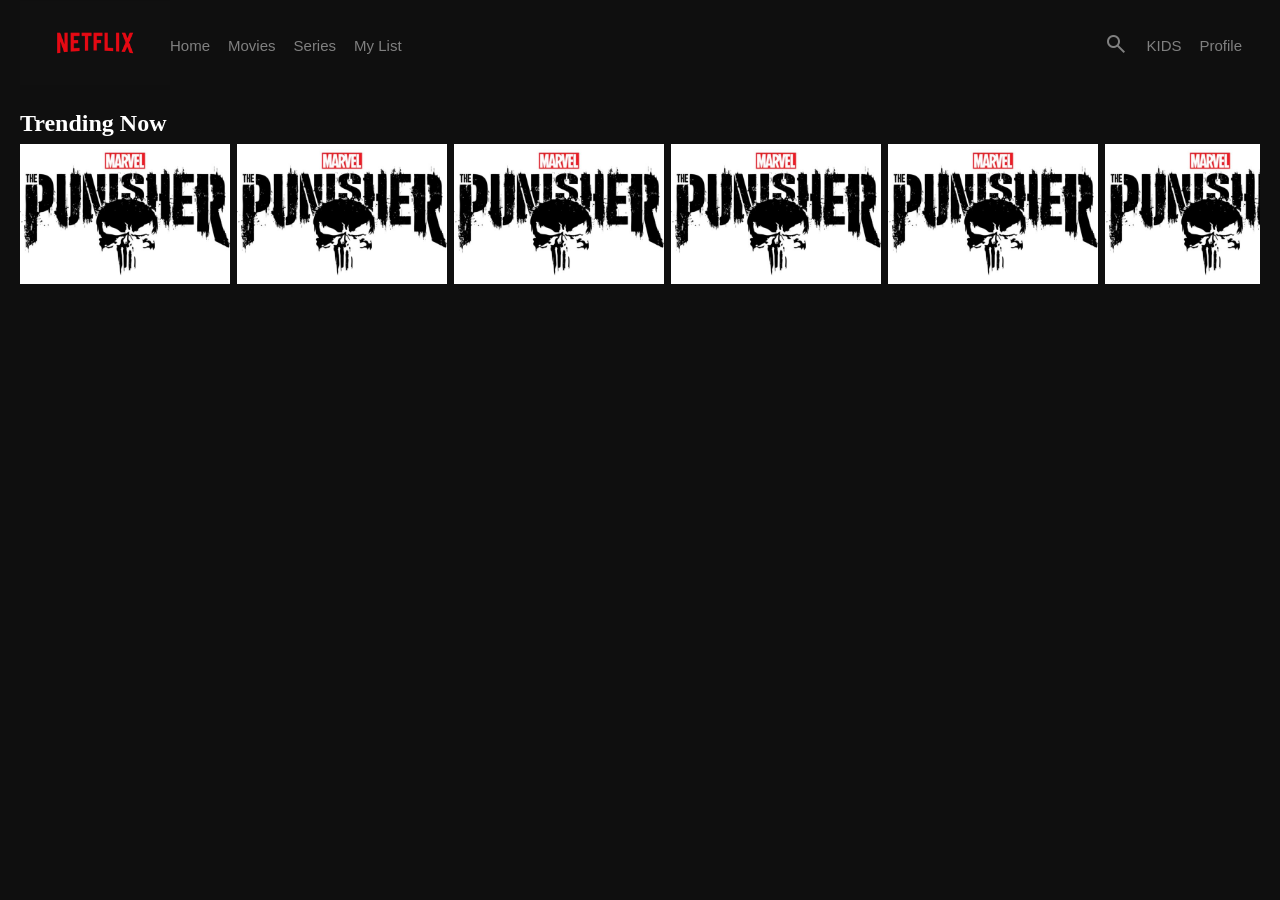
==== index.html @ 14c12a2e "made the nav bar, added a movie-row with placeholders" ====
<!DOCTYPE html>
<html lang="en">
<head>
    <meta charset="UTF-8">
    <meta name="viewport" content="width=device-width, initial-scale=1.0">
    <title>Netflix</title>
    <link rel="stylesheet" href="style.css">
    <link rel="stylesheet" href="https://fonts.googleapis.com/css2?family=Material+Symbols+Outlined:opsz,wght,FILL,GRAD@24,400,0,0&icon_names=search" />
</head>
<body>

    <main class="main-container">

        <div class="navigation-bar">
            <div class="browse-elements">
                <a href="index.html">
                    <img class="netflix-logo" src="assets/netlix-logo.jpg">
                </a>
                <button class="browse-button">Home</button>
                <button class="browse-button">Movies</button>
                <button class="browse-button">Series</button>
                <button class="browse-button">My List</button>
            </div>

            <div class="misc-elements">
                <button class="misc-button">
                    <span class="material-symbols-outlined">
                        search
                    </span>
                </button>
                <button class="misc-button">KIDS</button>
                <button class="misc-button">Profile</button>
            </div>
        </div>

        <div class="category"> 
            <h3 class="category-title">Trending Now</h3>
                <div class="movie-row">
                    <img src="assets/punisher-image.jpg">
                    <img src="assets/punisher-image.jpg">
                    <img src="assets/punisher-image.jpg">
                    <img src="assets/punisher-image.jpg">
                    <img src="assets/punisher-image.jpg">
                    <img src="assets/punisher-image.jpg">
                    <img src="assets/punisher-image.jpg">
                </div>
        </div>

    </main>
    
</body>
</html>
---- style.css ----
* {
    margin: 0;
    padding: 0;
}

body {
    background: rgb(15, 15, 15);
}

.main-container {
    padding-top: 80px;
}

.navigation-bar {
    max-height: 60px;
    width: 100%;
    display: flex;
    margin-left: 20px;
    margin-top: 15px;
    position: fixed;
    top: 0;
    left: 0;

    box-sizing: border-box;
    z-index: 100;
}

.netflix-logo {
    width: 150px;
    height: auto;
}

.browse-elements {
    display: flex;
    align-items: center;
}

.misc-elements {
    display: flex;
    margin-left: auto;
    align-items: center;
    margin-right: 40px;
}

.browse-button,
.misc-button {
    background: rgb(15, 15, 15);
    color: gray;
    margin-right: 18px;
    border: none;
    cursor: pointer;
    font-size: 15px;
}

.category {
    margin: 30px 20px;
}

.category-title {
    color: white;
    font-size: 24px;
    margin-bottom: 7px;
}

.movie-row {
    display: flex;
    gap: 7px;
    overflow-x: auto;
}

.movie-row img {
    width: 210px;
    height: 140px;
    object-fit: cover;
}
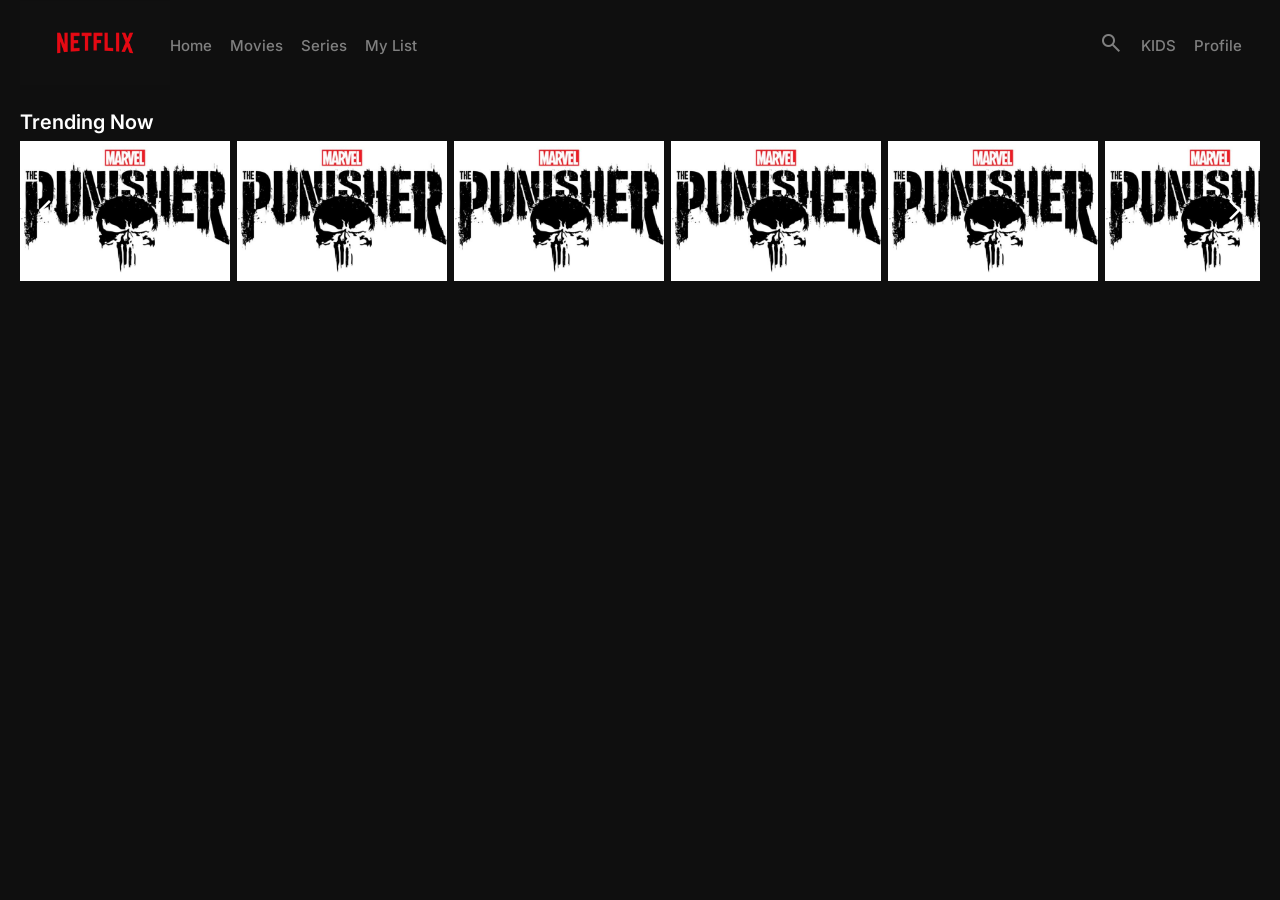
==== commit 8c5f3f10: "added buttons for the movie row, also added the functionality to the buttons" ====
--- a/index.html
+++ b/index.html
@@ -5,7 +5,8 @@
     <meta name="viewport" content="width=device-width, initial-scale=1.0">
     <title>Netflix</title>
     <link rel="stylesheet" href="style.css">
-    <link rel="stylesheet" href="https://fonts.googleapis.com/css2?family=Material+Symbols+Outlined:opsz,wght,FILL,GRAD@24,400,0,0&icon_names=search" />
+    <link rel="stylesheet" href="https://fonts.googleapis.com/css2?family=Material+Symbols+Outlined:opsz,wght,FILL,GRAD@24,400,0,0&icon_names=search,arrow_back_ios_new,arrow_forward_ios" />
+    <link href="https://fonts.googleapis.com/css2?family=Inter:wght@400;500;600;700&display=swap" rel="stylesheet">
 </head>
 <body>
 
@@ -35,18 +36,35 @@
 
         <div class="category"> 
             <h3 class="category-title">Trending Now</h3>
-                <div class="movie-row">
-                    <img src="assets/punisher-image.jpg">
-                    <img src="assets/punisher-image.jpg">
-                    <img src="assets/punisher-image.jpg">
-                    <img src="assets/punisher-image.jpg">
-                    <img src="assets/punisher-image.jpg">
-                    <img src="assets/punisher-image.jpg">
-                    <img src="assets/punisher-image.jpg">
-                </div>
+            <div class="movie-container">
+                <button class="left-button">
+                    <span class="material-symbols-outlined">
+                        arrow_back_ios_new
+                    </span>
+                </button>
+                    <div class="movie-row">
+                        <img src="assets/punisher-image.jpg">
+                        <img src="assets/punisher-image.jpg">
+                        <img src="assets/punisher-image.jpg">
+                        <img src="assets/punisher-image.jpg">
+                        <img src="assets/punisher-image.jpg">
+                        <img src="assets/punisher-image.jpg">
+                        <img src="assets/punisher-image.jpg">
+                        <img src="assets/punisher-image.jpg">
+                        <img src="assets/punisher-image.jpg">
+                        <img src="assets/punisher-image.jpg">
+                    </div>
+                <button class="right-button">
+                    <span class="material-symbols-outlined">
+                        arrow_forward_ios
+                    </span>
+                </button>
+            </div>
         </div>
 
     </main>
+
+    <script src="movieRow.js"></script>
     
 </body>
 </html>
--- a/style.css
+++ b/style.css
@@ -5,6 +5,7 @@
 
 body {
     background: rgb(15, 15, 15);
+    font-family: 'Inter', sans-serif;
 }
 
 .main-container {
@@ -50,6 +51,9 @@
     border: none;
     cursor: pointer;
     font-size: 15px;
+
+    font-family: 'Inter', sans-serif;
+    font-weight: 500;
 }
 
 .category {
@@ -58,18 +62,59 @@
 
 .category-title {
     color: white;
-    font-size: 24px;
+    font-size: 20px;
     margin-bottom: 7px;
+    font-weight: 600;
 }
 
 .movie-row {
     display: flex;
     gap: 7px;
-    overflow-x: auto;
+    overflow-x: hidden;
+    scroll-behavior: smooth;
+    scrollbar-width: none;
+}
+
+.movie-row::-webkit-scrollbar {
+    display: none;
 }
 
 .movie-row img {
     width: 210px;
     height: 140px;
     object-fit: cover;
+    flex-shrink: 0;
+}
+
+.left-button,
+.right-button {
+    background: transparent;
+    color: white;
+    border: none;
+    cursor: pointer;
+    width: 50px;
+
+    position: absolute;
+    top: 0;
+    height: 100%;
+}
+
+.right-button:hover {
+    background: linear-gradient(to left, rgba(0, 0, 0, 0.7), transparent);
+}
+
+.left-button:hover {
+    background: linear-gradient(to right, rgba(0, 0, 0, 0.7), transparent);
+}
+
+.left-button {
+    left: 0;
+}
+
+.right-button {
+    right: 0;
+}
+
+.movie-container {
+    position: relative;
 }
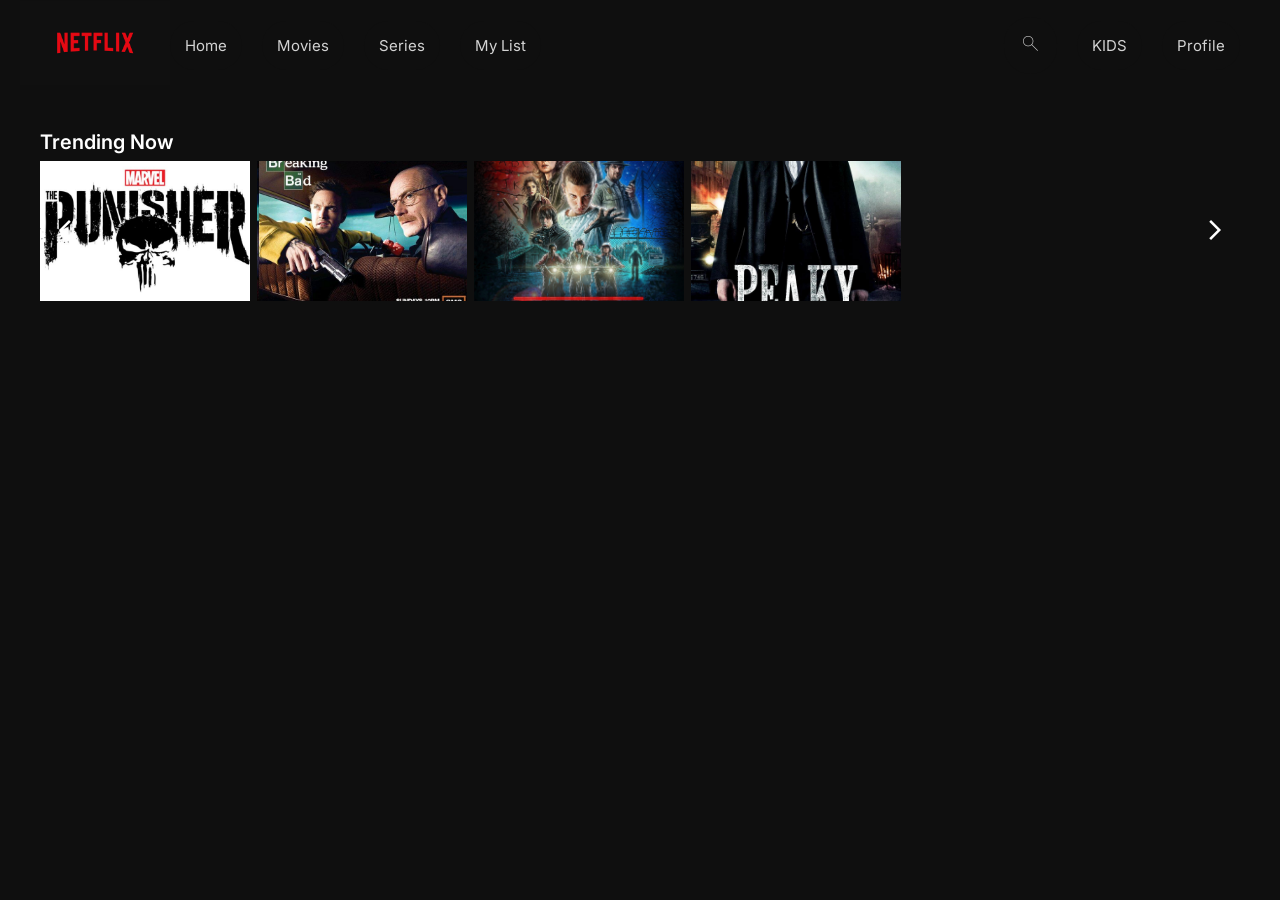
==== commit d34a621e: "made the preview modal for each movie with placeholder values" ====
--- a/index.html
+++ b/index.html
@@ -5,7 +5,7 @@
     <meta name="viewport" content="width=device-width, initial-scale=1.0">
     <title>Netflix</title>
     <link rel="stylesheet" href="style.css">
-    <link rel="stylesheet" href="https://fonts.googleapis.com/css2?family=Material+Symbols+Outlined:opsz,wght,FILL,GRAD@24,400,0,0&icon_names=search,arrow_back_ios_new,arrow_forward_ios" />
+    <link rel="stylesheet" href="https://fonts.googleapis.com/css2?family=Material+Symbols+Outlined:opsz,wght,FILL,GRAD@24,400,0,0&icon_names=search,arrow_back_ios_new,arrow_forward_ios,close,play_arrow" />
     <link href="https://fonts.googleapis.com/css2?family=Inter:wght@400;500;600;700&display=swap" rel="stylesheet">
 </head>
 <body>
@@ -43,16 +43,7 @@
                     </span>
                 </button>
                     <div class="movie-row">
-                        <img src="assets/punisher-image.jpg">
-                        <img src="assets/punisher-image.jpg">
-                        <img src="assets/punisher-image.jpg">
-                        <img src="assets/punisher-image.jpg">
-                        <img src="assets/punisher-image.jpg">
-                        <img src="assets/punisher-image.jpg">
-                        <img src="assets/punisher-image.jpg">
-                        <img src="assets/punisher-image.jpg">
-                        <img src="assets/punisher-image.jpg">
-                        <img src="assets/punisher-image.jpg">
+                        
                     </div>
                 <button class="right-button">
                     <span class="material-symbols-outlined">
@@ -62,6 +53,36 @@
             </div>
         </div>
 
+        <div class="modal-overlay">
+            <div class="movie-modal">
+                <button class="close-modal">
+                    <span class="material-symbols-outlined">
+                        close
+                    </span>
+                </button>
+                <div class="image-container">
+                    <img class="modal-image" src="" alt="">
+                </div>
+                <div class="modal-content">
+                    <h3 class="modal-title"></h3>
+
+                    <div class="movie-info">
+                        <div class="movie-year"></div>
+                        <div class="movie-genre"></div>
+                        <div class="movie-rating"></div>
+                    </div>
+
+                    <p class="modal-description"></p>
+
+                    <button class="play-button">
+                        <span class="material-symbols-outlined">
+                            play_arrow
+                        </span>
+                    </button>
+                </div>
+            </div>
+        </div>
+
     </main>
 
     <script src="movieRow.js"></script>
--- a/style.css
+++ b/style.css
@@ -6,6 +6,7 @@
 body {
     background: rgb(15, 15, 15);
     font-family: 'Inter', sans-serif;
+    margin: 20px;
 }
 
 .main-container {
@@ -46,14 +47,27 @@
 .browse-button,
 .misc-button {
     background: rgb(15, 15, 15);
-    color: gray;
-    margin-right: 18px;
+    color: lightgrey;
+    margin-right: 20px;
     border: none;
     cursor: pointer;
     font-size: 15px;
+    border-radius: 40px;
+    padding: 15px;
 
     font-family: 'Inter', sans-serif;
-    font-weight: 500;
+    font-weight: 400;
+}
+
+.browse-button:hover,
+.misc-button:hover {
+    background: rgba(82, 82, 82, 0.9);
+    transition: 0.4s;
+}
+
+.misc-button span {
+    font-size: 23px;
+    font-weight: 100;
 }
 
 .category {
@@ -86,6 +100,10 @@
     flex-shrink: 0;
 }
 
+.movie-row img:hover {
+    transform: scale(1.1);
+}
+
 .left-button,
 .right-button {
     background: transparent;
@@ -117,4 +135,121 @@
 
 .movie-container {
     position: relative;
+}
+
+.modal-overlay {
+    visibility: hidden;
+    position: fixed;
+    opacity: 0;
+    inset: 0;
+    z-index: 1000;
+
+    background: rgba(0, 0, 0, 0.5);
+
+    display: flex;
+    justify-content: center;
+    align-items: center;
+
+    transition: opacity 0.5s ease;
+}
+
+.modal-overlay.show {
+    opacity: 1;
+    visibility: visible;
+}
+
+.movie-modal {
+    position: relative;
+
+    background: rgb(15, 15, 15);
+    width: 850px;
+    height: 95%;
+
+    overflow-y: scroll;
+    transform: scale(0.95);
+
+    border-radius: 10px;
+}
+
+.image-container img {
+    width: 100%;
+    height: 500px;
+    object-fit: cover;
+    display: block;
+}
+
+.movie-modal::after {
+    content: "";
+
+    position: absolute;
+    top: 300px;
+    left: 0;
+    width: 100%;
+    height: 205px;
+
+    background: linear-gradient(to bottom,
+            transparent,
+            rgb(15, 15, 15));
+
+    pointer-events: none;
+}
+
+.image-container {
+    position: relative;
+}
+
+.modal-title,
+.movie-info {
+    color: white;
+    margin: 10px;
+}
+
+.movie-info {
+    display: flex;
+    gap: 15px;
+}
+
+.play-button {
+    background: white;
+    border: none;
+
+    width: 120px;
+    height: 45px;
+    margin: 10px;
+    border-radius: 7px;
+    cursor: pointer;
+    display: flex;
+    align-items: center;
+    justify-content: center;
+}
+
+.play-button span {
+    font-size: 40px;
+    font-weight: bold;
+}
+
+.play-button:hover {
+    background: #ddd;
+}
+
+.close-modal {
+    background: rgba(0, 0, 0, 0.5);
+    border: none;
+    border-radius: 50%;
+    color: azure;
+    cursor: pointer;
+    width: 35px;
+    height: 35px;
+    margin: 15px 13px;
+    top: 15px;
+    right: 15px;
+    display: flex;
+    align-items: center;
+    justify-content: center;
+    z-index: 10;
+    position: absolute;
+}
+
+.close-modal span {
+    font-weight: 100;
 }
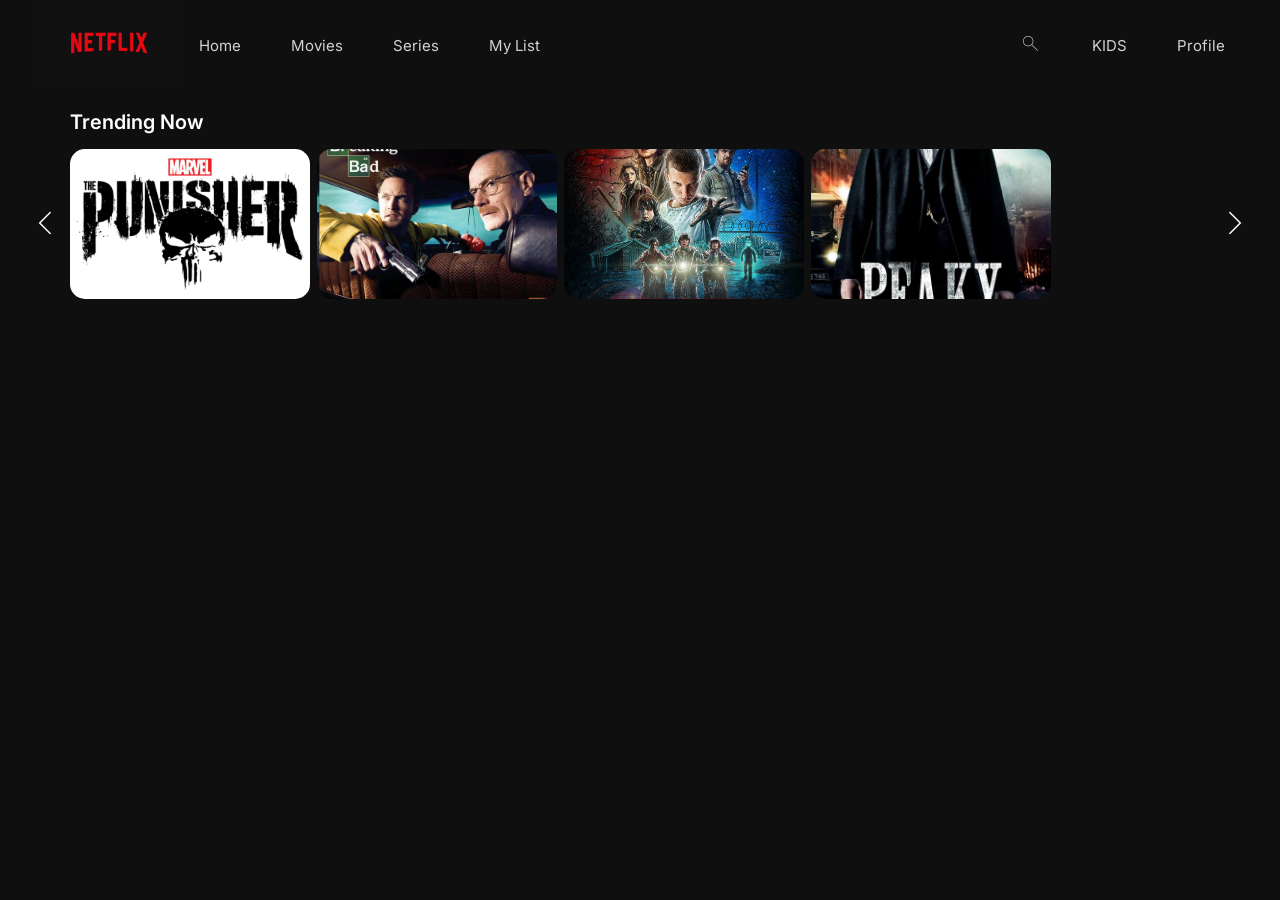
==== commit 22049035: "UI improvements" ====
--- a/index.html
+++ b/index.html
@@ -35,7 +35,7 @@
         </div>
 
         <div class="category"> 
-            <h3 class="category-title">Trending Now</h3>
+            <h2 class="category-title">Trending Now</h2>
             <div class="movie-container">
                 <button class="left-button">
                     <span class="material-symbols-outlined">
--- a/style.css
+++ b/style.css
@@ -6,7 +6,6 @@
 body {
     background: rgb(15, 15, 15);
     font-family: 'Inter', sans-serif;
-    margin: 20px;
 }
 
 .main-container {
@@ -30,6 +29,7 @@
 .netflix-logo {
     width: 150px;
     height: auto;
+    margin-left: 14px;
 }
 
 .browse-elements {
@@ -79,6 +79,7 @@
     font-size: 20px;
     margin-bottom: 7px;
     font-weight: 600;
+    margin: 15px 50px;
 }
 
 .movie-row {
@@ -87,6 +88,8 @@
     overflow-x: hidden;
     scroll-behavior: smooth;
     scrollbar-width: none;
+    margin: 0 50px;
+    cursor: pointer;
 }
 
 .movie-row::-webkit-scrollbar {
@@ -94,10 +97,11 @@
 }
 
 .movie-row img {
-    width: 210px;
-    height: 140px;
+    width: 240px;
+    height: 150px;
     object-fit: cover;
     flex-shrink: 0;
+    border-radius: 15px;
 }
 
 .movie-row img:hover {
@@ -117,12 +121,16 @@
     height: 100%;
 }
 
-.right-button:hover {
-    background: linear-gradient(to left, rgba(0, 0, 0, 0.7), transparent);
-}
-
+.left-button span,
+.right-button span {
+    font-size: 30px;
+    font-weight: 100;
+}
+
+.right-button:hover,
 .left-button:hover {
-    background: linear-gradient(to right, rgba(0, 0, 0, 0.7), transparent);
+    transform: scale(1.4);
+    transition: transform 0.7s ease;
 }
 
 .left-button {
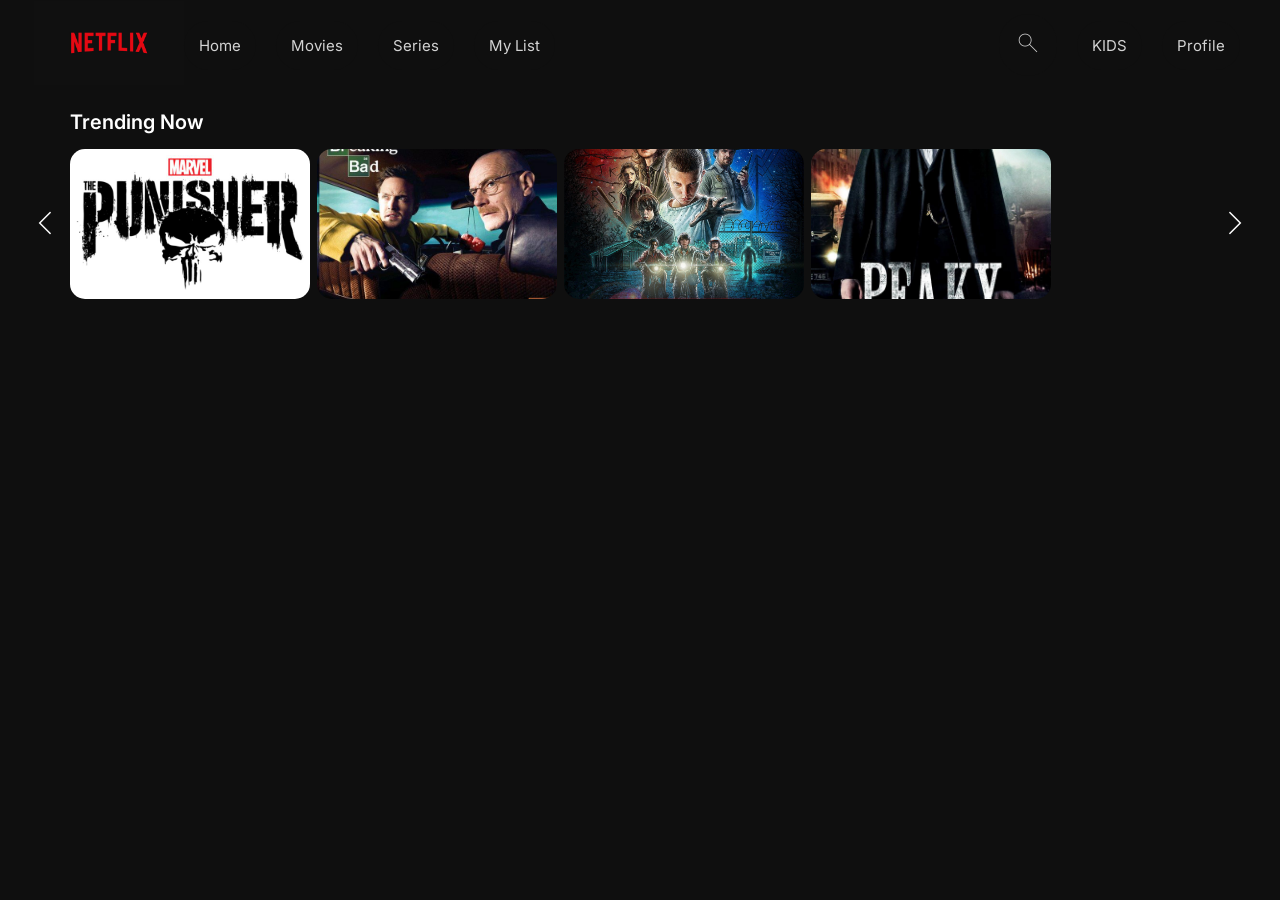
==== commit dba59ad9: "search button is pressable, opens search bar" ====
--- a/index.html
+++ b/index.html
@@ -24,11 +24,14 @@
             </div>
 
             <div class="misc-elements">
-                <button class="misc-button">
-                    <span class="material-symbols-outlined">
-                        search
-                    </span>
-                </button>
+                <div class="search-container">
+                    <button class="misc-button">
+                        <span class="material-symbols-outlined">
+                            search
+                        </span>
+                    </button>
+                    <input class="search-bar" type="text" placeholder="Titles, people, genres">
+                </div>
                 <button class="misc-button">KIDS</button>
                 <button class="misc-button">Profile</button>
             </div>
--- a/style.css
+++ b/style.css
@@ -42,6 +42,59 @@
     margin-left: auto;
     align-items: center;
     margin-right: 40px;
+}
+
+.search-container {
+    position: relative;
+    width: 45px;
+    transition: width 0.2s ease;
+    margin-left: auto;
+}
+
+.search-container.show {
+    width: 300px;
+    margin-right: 50px;
+}
+
+.search-container button {
+    position: absolute;
+    right: 0;
+    top: 50%;
+    transform: translateY(-50%);
+}
+
+.search-container.show button {
+    left: 0;
+    right: auto;
+
+    background: transparent;
+    padding: 14px;
+    margin: 0;
+}
+
+.search-bar {
+    background: rgb(30, 30, 30);
+    border: 1px solid gray;
+    height: 50px;
+    width: 100%;
+    border-radius: 50px;
+    color: white;
+    padding-left: 50px;
+    font-size: medium;
+    font-weight: 100;
+    caret-color: white;
+    opacity: 0;
+    pointer-events: none;
+    transition: opacity 0.5s ease;
+}
+
+.search-bar.show {
+    opacity: 1;
+    pointer-events: auto;
+}
+
+.search-bar:focus {
+    outline: none;
 }
 
 .browse-button,
@@ -66,7 +119,7 @@
 }
 
 .misc-button span {
-    font-size: 23px;
+    font-size: 28px;
     font-weight: 100;
 }
 
@@ -260,4 +313,5 @@
 
 .close-modal span {
     font-weight: 100;
+    font-size: 30px;
 }
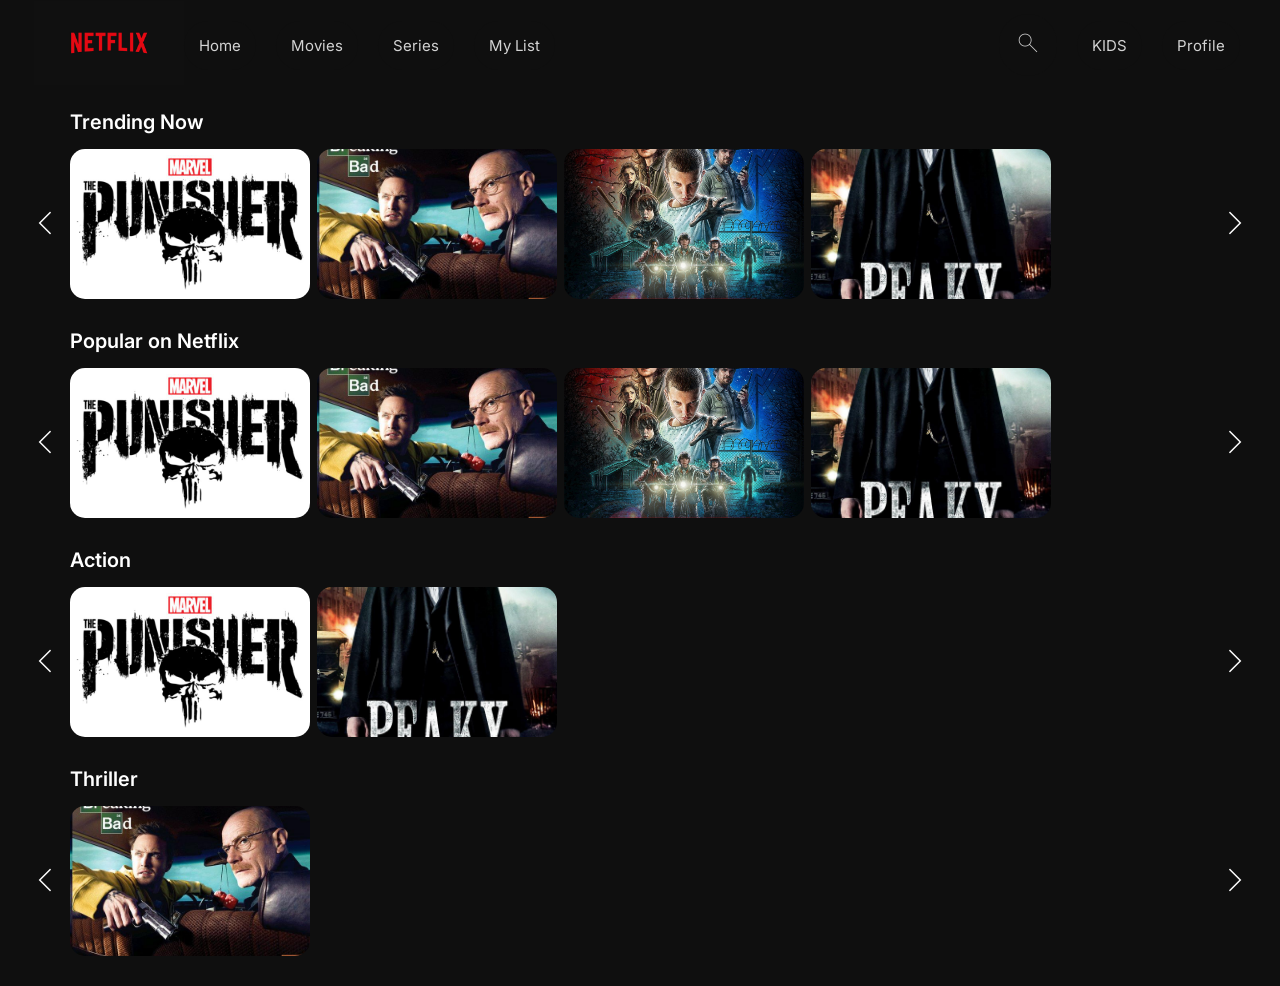
==== commit 2653a760: "js now handles categories, placeholder array holds the values for now" ====
--- a/index.html
+++ b/index.html
@@ -31,30 +31,17 @@
                         </span>
                     </button>
                     <input class="search-bar" type="text" placeholder="Titles, people, genres">
+                    <div class="search-suggestions">
+                        <div class="searched-title"></div>
+                    </div>
+                    
                 </div>
                 <button class="misc-button">KIDS</button>
                 <button class="misc-button">Profile</button>
             </div>
         </div>
 
-        <div class="category"> 
-            <h2 class="category-title">Trending Now</h2>
-            <div class="movie-container">
-                <button class="left-button">
-                    <span class="material-symbols-outlined">
-                        arrow_back_ios_new
-                    </span>
-                </button>
-                    <div class="movie-row">
-                        
-                    </div>
-                <button class="right-button">
-                    <span class="material-symbols-outlined">
-                        arrow_forward_ios
-                    </span>
-                </button>
-            </div>
-        </div>
+        <div class="categories-container"></div>
 
         <div class="modal-overlay">
             <div class="movie-modal">
@@ -88,7 +75,7 @@
 
     </main>
 
-    <script src="movieRow.js"></script>
+    <script src="main.js"></script>
     
 </body>
 </html>
--- a/style.css
+++ b/style.css
@@ -314,4 +314,37 @@
 .close-modal span {
     font-weight: 100;
     font-size: 30px;
-}+}
+
+.search-suggestions.show {
+    visibility: visible;
+    opacity: 1;
+}
+
+.search-suggestions {
+    position: fixed;
+    left: 0;
+    top: 200px;
+    padding-left: 80px;
+
+    display: grid;
+    justify-content: center;
+    align-items: center;
+    grid-template-columns: repeat(5, 1fr);
+    gap: 10px;
+    border-radius: 8px;
+    cursor: pointer;
+}
+
+.search-suggestions img {
+    width: 230px;
+    height: 150px;
+    border-radius: 10px;
+    object-fit: cover;
+}
+
+.category.searching {
+    display: none;
+}
+
+.categories-container {}
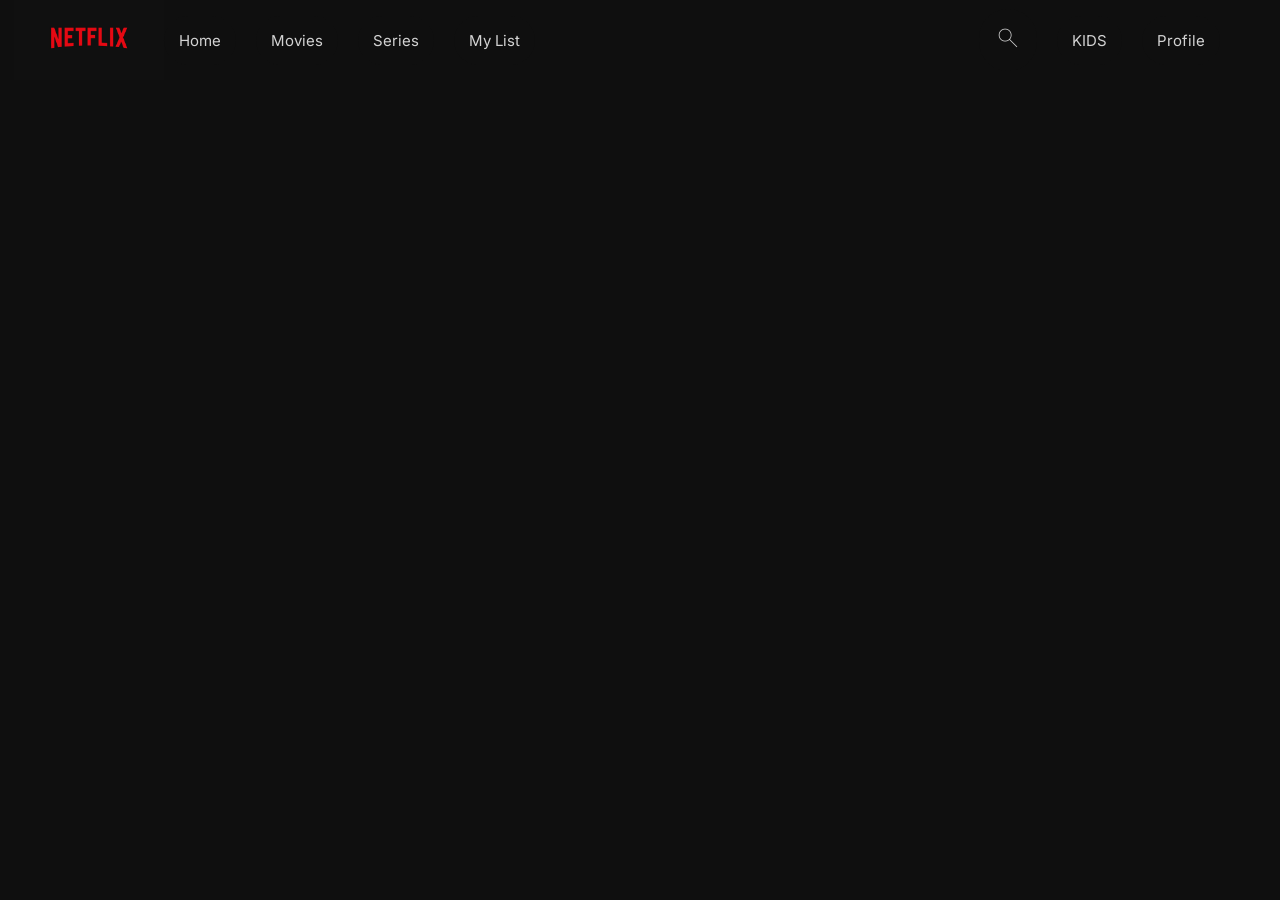
==== commit 2c04546c: "connected the api, which now shows movies in different categories for the home page" ====
--- a/index.html
+++ b/index.html
@@ -3,12 +3,12 @@
 <head>
     <meta charset="UTF-8">
     <meta name="viewport" content="width=device-width, initial-scale=1.0">
-    <title>Netflix</title>
+    <title>Home</title>
     <link rel="stylesheet" href="style.css">
     <link rel="stylesheet" href="https://fonts.googleapis.com/css2?family=Material+Symbols+Outlined:opsz,wght,FILL,GRAD@24,400,0,0&icon_names=search,arrow_back_ios_new,arrow_forward_ios,close,play_arrow" />
     <link href="https://fonts.googleapis.com/css2?family=Inter:wght@400;500;600;700&display=swap" rel="stylesheet">
 </head>
-<body>
+<body class="home-page">
 
     <main class="main-container">
 
@@ -17,10 +17,10 @@
                 <a href="index.html">
                     <img class="netflix-logo" src="assets/netlix-logo.jpg">
                 </a>
-                <button class="browse-button">Home</button>
-                <button class="browse-button">Movies</button>
-                <button class="browse-button">Series</button>
-                <button class="browse-button">My List</button>
+                <a href="index.html" class="browse-button">Home</a>
+                <a href="browse.html?type=movie" class="browse-button">Movies</a>
+                <a href="browse.html?type=series" class="browse-button">Series</a>
+                <a href="index.html" class="browse-button">My List</a>
             </div>
 
             <div class="misc-elements">
--- a/style.css
+++ b/style.css
@@ -8,22 +8,22 @@
     font-family: 'Inter', sans-serif;
 }
 
-.main-container {
+.home-page .main-container {
     padding-top: 80px;
 }
 
-.navigation-bar {
-    max-height: 60px;
-    width: 100%;
-    display: flex;
-    margin-left: 20px;
-    margin-top: 15px;
+.home-page .navigation-bar {
+    height: 80px;
+    width: 100%;
+    display: flex;
+    margin: 0;
     position: fixed;
     top: 0;
     left: 0;
 
     box-sizing: border-box;
     z-index: 100;
+    background: rgb(15, 15, 15);
 }
 
 .netflix-logo {
@@ -110,6 +110,7 @@
 
     font-family: 'Inter', sans-serif;
     font-weight: 400;
+    text-decoration: none;
 }
 
 .browse-button:hover,
@@ -135,7 +136,7 @@
     margin: 15px 50px;
 }
 
-.movie-row {
+.home-page .movie-row {
     display: flex;
     gap: 7px;
     overflow-x: hidden;
@@ -149,7 +150,7 @@
     display: none;
 }
 
-.movie-row img {
+.home-page .movie-row img {
     width: 240px;
     height: 150px;
     object-fit: cover;
@@ -343,8 +344,75 @@
     object-fit: cover;
 }
 
-.category.searching {
+.categories-container.searching {
     display: none;
 }
 
-.categories-container {}+/* Movie and Series Page Styles */
+
+
+.ms-container {
+    width: 100%;
+    height: 110px;
+    position: fixed;
+    z-index: 99;
+    top: 0;
+    padding-top: 100px;
+}
+
+.ms-txt {
+    background: rgb(15, 15, 15);
+    color: white;
+    font-size: 40px;
+    font-weight: 500;
+    padding-left: 60px;
+    padding-bottom: 15px;
+}
+
+.browse-page .movie-row img {
+    width: 200px;
+    height: 130px;
+    object-fit: cover;
+    border-radius: 5px;
+}
+
+.select-genre {
+    background: rgb(15, 15, 15);
+    width: 110px;
+    height: 25px;
+    border: 1px solid lightgray;
+    color: white;
+    position: relative;
+    margin-left: 40px;
+}
+
+.select-genre:focus {
+    outline: none;
+}
+
+.genre-txt {
+    position: absolute;
+    display: grid;
+}
+
+.browse-page .main-container {
+    padding-top: 180px;
+    background: rgb(24, 24, 24);
+}
+
+.browse-page .navigation-bar {
+    height: 100px;
+    width: 100%;
+    display: flex;
+    margin: 0;
+    position: fixed;
+    top: 0;
+    left: 0;
+    box-sizing: border-box;
+    z-index: 100;
+    background: rgb(15, 15, 15);
+}
+
+.browse-page .movie-row {
+    margin: 0 50px;
+}
